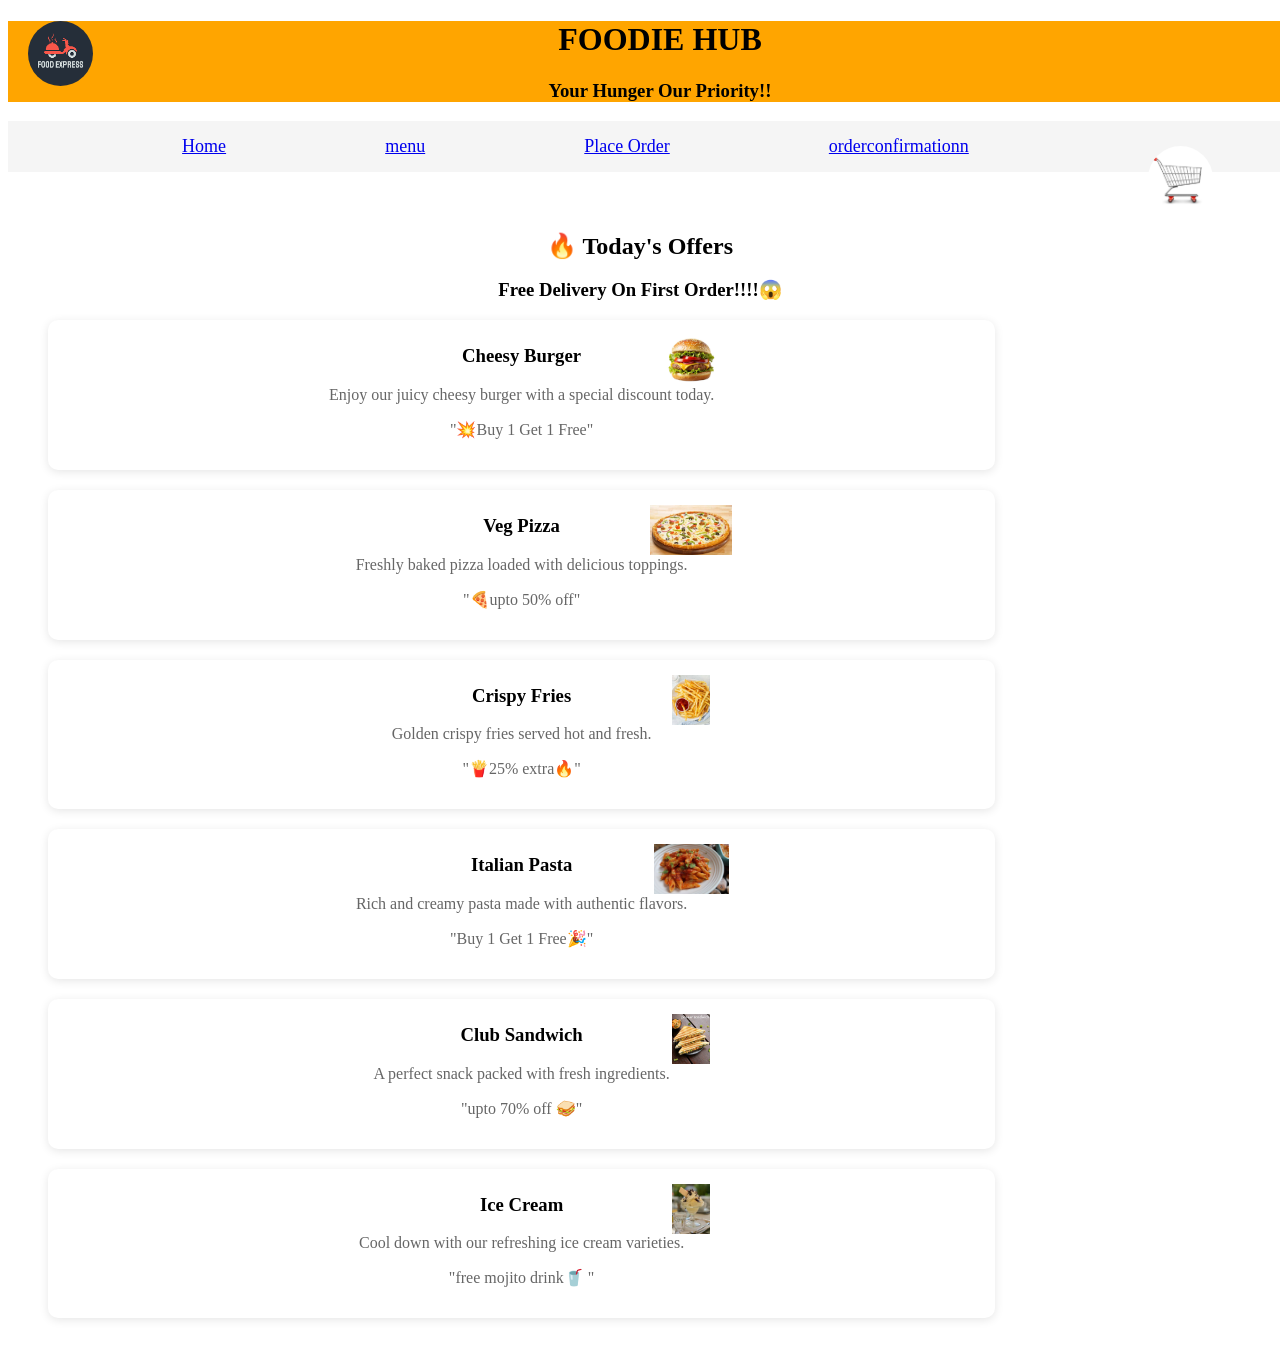
==== index.html @ 1bfde8ee "Add files via upload" ====
<!DOCTYPE html>
<html lang="en">
<head>
     
     <link rel ="stylesheet" href="new.css">
</head>
</head>
<body>
    <div= class="logo">
            <img src="changedlogo.png" alt="logo" width="65" height="65">
        </div>
     
        <div class="super">
    <h1>FOODIE HUB</h1>
    <h3>Your Hunger Our Priority!!</h3>
         
        </div>
    </div>
    <div class="nav-links">
        <a href="Home.html">Home</a>
        <a href="menu.html">menu</a>
        <a href="placeorder.html">Place Order</a>
        <a href="Orderconfirmation.html">orderconfirmationn</a>
        <div= class  ="chi">
            <img src="troll.jpeg" alt="chii" width="65" height="65">

        </div>
    </div>
    <section class="offers">
    <h2>🔥 Today's Offers</h2>
    <h3>     Free Delivery On First Order!!!!😱</h3>

    <div class="offer-grid">

        <div class="offer-card">
            <img src="burger.jpeg" alt="Burger">
            <h3>Cheesy Burger</h3>
            <p>Enjoy our juicy cheesy burger with a special discount today.</p>
            <p>"💥Buy 1 Get 1 Free"</p>
        </div>

        <div class="offer-card">
            <img src="pizza.jpeg" alt="Pizza">
            <h3>Veg Pizza</h3>
            <p>Freshly baked pizza loaded with delicious toppings.</p>
            <p>"🍕upto 50% off"</p>
        </div>

        <div class="offer-card">
            <img src="fries.jpeg" alt="Fries">
            <h3>Crispy Fries</h3>
            <p>Golden crispy fries served hot and fresh.</p>
            <p>"🍟25% extra🔥"</p>
        </div>

        <div class="offer-card">
            <img src="pasta.jpeg" alt="Pasta">
            <h3>Italian Pasta</h3>
            <p>Rich and creamy pasta made with authentic flavors.</p>
            <p>"Buy 1 Get 1 Free🎉"</p>
        </div>

        <div class="offer-card">
            <img src="sandwich.jpeg" alt="Sandwich">
            <h3>Club Sandwich</h3>
            <p>A perfect snack packed with fresh ingredients.</p>
            <p>"upto 70% off 🥪"</p>
        </div>

        <div class="offer-card">
            <img src="iccrm.jpeg" alt="Ice Cream">
            <h3>Ice Cream</h3>
            <p>Cool down with our refreshing ice cream varieties.</p>
            <p>"free mojito drink🥤 "</p>
        </div>

    </div>
</section>
   
</body>
</html>
---- new.css ----
.container h1{
    padding: 0px 20px;;
}
 

.logo img{
    position: absolute;
    border-top-left-radius: 15px;
    display: flex;
    align-items: center;
    border-radius: 80%;
    padding:0px 20px;
}
.super{
    
    background-color:orange;
    text-align: center;
    width: 100%;
    padding:0px 20px;
}
.nav-links{
    background-color: whitesmoke;
    display:flex;
    justify-content: space-evenly;
    align-items: center;
    width: 100%;
    padding: 15px 15px;
    font-size: 18px;

}
.trolley{
    position: relative;
    display: flex;
    width: 80%;
    align-items: center;
    padding-bottom: 10px;
    border-radius: 5%;
    padding:0px 20px;
    margin-top: -5px;

}

.offers{
    padding: 40px;
    text-align: center;
}

.offer-grid{
    width: 80%;

    display: grid;
    grid-template-columns: repeat(3fr 3fr 3fr);
    grid-row: auto;
    gap: 20px;
    margin-left: 0;
    margin: right 100px;
}

.offer-card{
    background-color: white;
    
    border-radius: 10px;
    padding: 15px;
    box-shadow: 0 2px 10px rgba(0,0,0,0.1);
    border 1px solid #ddd;
    padding 10px;
    text-align: center;
    
}

.offer-card img{
    width: 95%;
    height: 50px;
    object-fit: contain;
    border-radius: 10px;
    justify-content: start;
    display: block;
    margin-left: 0;
    margin-right: 0;
    
}

.offer-card h3{
    margin-top: 10px;
}

.offer-card p{
    color: #666;
}
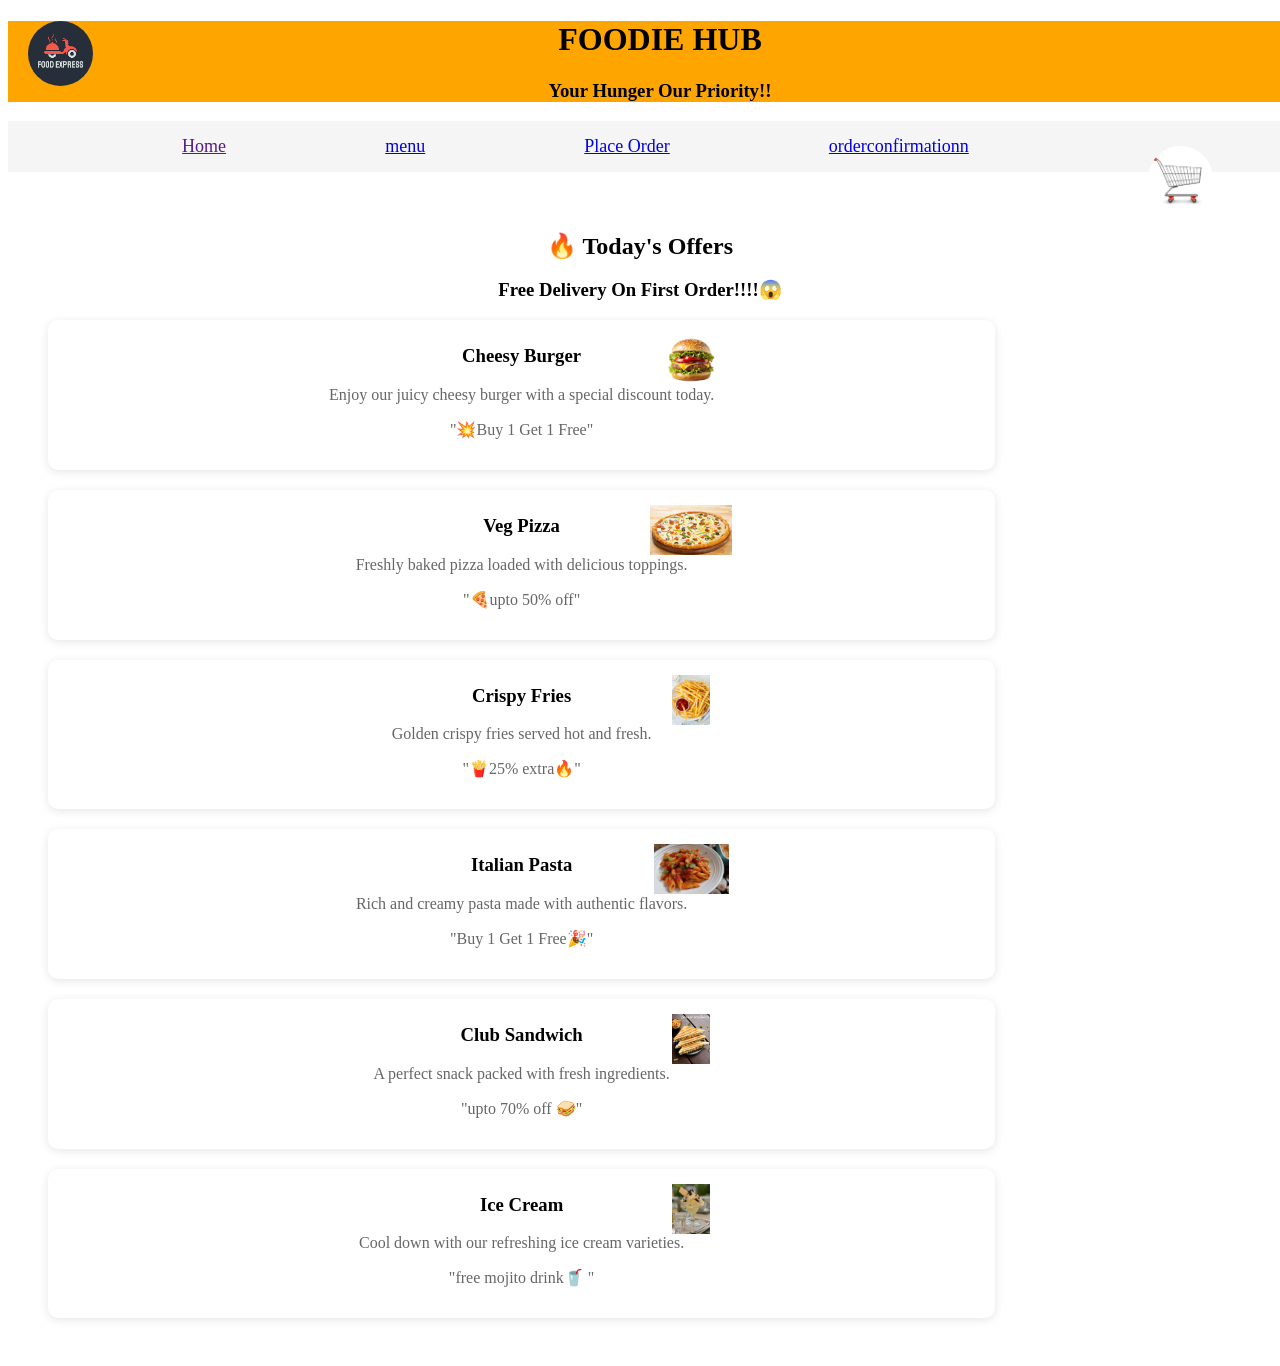
==== commit e48295b6: "Add files via upload" ====
--- a/index.html
+++ b/index.html
@@ -17,7 +17,7 @@
         </div>
     </div>
     <div class="nav-links">
-        <a href="Home.html">Home</a>
+        <a href="">Home</a>
         <a href="menu.html">menu</a>
         <a href="placeorder.html">Place Order</a>
         <a href="Orderconfirmation.html">orderconfirmationn</a>
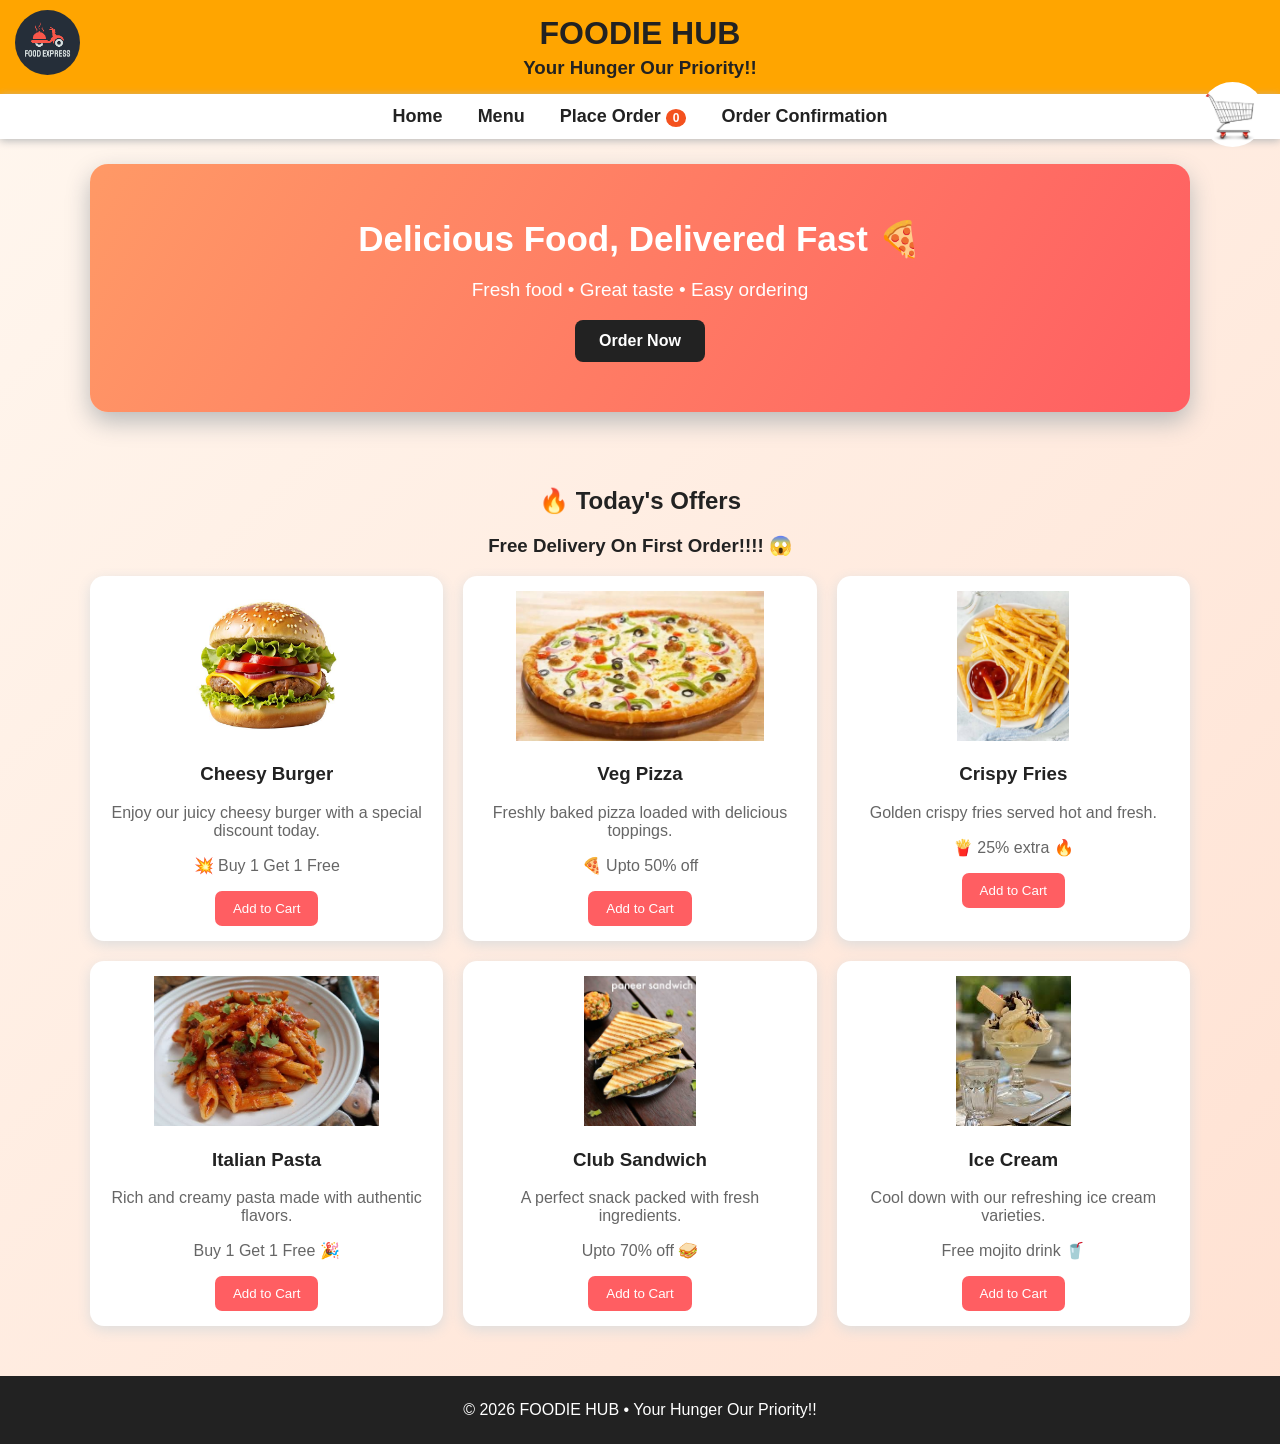
==== commit b8bc05e0: "Add files via upload" ====
--- a/index.html
+++ b/index.html
@@ -1,81 +1,242 @@
 <!DOCTYPE html>
 <html lang="en">
+
 <head>
-     
-     <link rel ="stylesheet" href="new.css">
+    <meta charset="UTF-8">
+    <meta name="viewport" content="width=device-width, initial-scale=1.0">
+
+    <title>FOODIE HUB</title>
+
+    <link rel="stylesheet" href="new.css">
 </head>
-</head>
+
 <body>
-    <div= class="logo">
-            <img src="changedlogo.png" alt="logo" width="65" height="65">
-        </div>
-     
-        <div class="super">
-    <h1>FOODIE HUB</h1>
-    <h3>Your Hunger Our Priority!!</h3>
-         
-        </div>
-    </div>
-    <div class="nav-links">
-        <a href="">Home</a>
-        <a href="menu.html">menu</a>
-        <a href="placeorder.html">Place Order</a>
-        <a href="Orderconfirmation.html">orderconfirmationn</a>
-        <div= class  ="chi">
-            <img src="troll.jpeg" alt="chii" width="65" height="65">
-
-        </div>
-    </div>
-    <section class="offers">
+
+<header>
+
+    <div class="logo">
+        <img src="changedlogonew.png" alt="Foodie Hub Logo">
+    </div>
+
+    <div class="super">
+        <h1>FOODIE HUB</h1>
+        <h3>Your Hunger Our Priority!!</h3>
+    </div>
+
+</header>
+
+
+<!-- Navigation -->
+
+<div class="nav-links">
+
+    <a href="index.html">Home</a>
+
+    <a href="menu.html">Menu</a>
+
+    <a href="placeorder.html">
+        Place Order
+        <span class="cart-count" id="cartCount">0</span>
+    </a>
+
+    <a href="Orderconfirmation.html">
+        Order Confirmation
+    </a>
+
+    <div class="chi">
+        <img src="trollnew.jpeg" alt="Food">
+    </div>
+
+</div>
+
+
+<!-- Hero Section -->
+
+<section class="hero">
+
+    <div>
+
+        <h2>Delicious Food, Delivered Fast 🍕</h2>
+
+        <p>
+            Fresh food • Great taste • Easy ordering
+        </p>
+
+        <a class="main-btn" href="menu.html">
+            Order Now
+        </a>
+
+    </div>
+
+</section>
+
+
+<!-- Offers -->
+
+<section class="offers">
+
     <h2>🔥 Today's Offers</h2>
-    <h3>     Free Delivery On First Order!!!!😱</h3>
+
+    <h3>
+        Free Delivery On First Order!!!! 😱
+    </h3>
+
 
     <div class="offer-grid">
 
-        <div class="offer-card">
-            <img src="burger.jpeg" alt="Burger">
+
+        <!-- Burger -->
+
+        <div class="offer-card">
+
+            <img src="burgernew.jpeg" alt="Burger">
+
             <h3>Cheesy Burger</h3>
-            <p>Enjoy our juicy cheesy burger with a special discount today.</p>
-            <p>"💥Buy 1 Get 1 Free"</p>
-        </div>
-
-        <div class="offer-card">
-            <img src="pizza.jpeg" alt="Pizza">
+
+            <p>
+                Enjoy our juicy cheesy burger with a special discount today.
+            </p>
+
+            <p>
+                💥 Buy 1 Get 1 Free
+            </p>
+
+            <button onclick="addToCart('Burger',120)">
+                Add to Cart
+            </button>
+
+        </div>
+
+
+        <!-- Pizza -->
+
+        <div class="offer-card">
+
+            <img src="pizzanew.jpeg" alt="Pizza">
+
             <h3>Veg Pizza</h3>
-            <p>Freshly baked pizza loaded with delicious toppings.</p>
-            <p>"🍕upto 50% off"</p>
-        </div>
-
-        <div class="offer-card">
-            <img src="fries.jpeg" alt="Fries">
+
+            <p>
+                Freshly baked pizza loaded with delicious toppings.
+            </p>
+
+            <p>
+                🍕 Upto 50% off
+            </p>
+
+            <button onclick="addToCart('Pizza',250)">
+                Add to Cart
+            </button>
+
+        </div>
+
+
+        <!-- Fries -->
+
+        <div class="offer-card">
+
+            <img src="friesnew.jpeg" alt="Fries">
+
             <h3>Crispy Fries</h3>
-            <p>Golden crispy fries served hot and fresh.</p>
-            <p>"🍟25% extra🔥"</p>
-        </div>
-
-        <div class="offer-card">
-            <img src="pasta.jpeg" alt="Pasta">
+
+            <p>
+                Golden crispy fries served hot and fresh.
+            </p>
+
+            <p>
+                🍟 25% extra 🔥
+            </p>
+
+            <button onclick="addToCart('French Fries',90)">
+                Add to Cart
+            </button>
+
+        </div>
+
+
+        <!-- Pasta -->
+
+        <div class="offer-card">
+
+            <img src="pastanew.jpeg" alt="Pasta">
+
             <h3>Italian Pasta</h3>
-            <p>Rich and creamy pasta made with authentic flavors.</p>
-            <p>"Buy 1 Get 1 Free🎉"</p>
-        </div>
-
-        <div class="offer-card">
-            <img src="sandwich.jpeg" alt="Sandwich">
+
+            <p>
+                Rich and creamy pasta made with authentic flavors.
+            </p>
+
+            <p>
+                Buy 1 Get 1 Free 🎉
+            </p>
+
+            <button onclick="addToCart('Pasta',180)">
+                Add to Cart
+            </button>
+
+        </div>
+
+
+        <!-- Sandwich -->
+
+        <div class="offer-card">
+
+            <img src="sandwichnew.jpeg" alt="Sandwich">
+
             <h3>Club Sandwich</h3>
-            <p>A perfect snack packed with fresh ingredients.</p>
-            <p>"upto 70% off 🥪"</p>
-        </div>
-
-        <div class="offer-card">
-            <img src="iccrm.jpeg" alt="Ice Cream">
+
+            <p>
+                A perfect snack packed with fresh ingredients.
+            </p>
+
+            <p>
+                Upto 70% off 🥪
+            </p>
+
+            <button onclick="addToCart('Sandwich',110)">
+                Add to Cart
+            </button>
+
+        </div>
+
+
+        <!-- Ice Cream -->
+
+        <div class="offer-card">
+
+            <img src="iccrmnew.jpeg" alt="Ice Cream">
+
             <h3>Ice Cream</h3>
-            <p>Cool down with our refreshing ice cream varieties.</p>
-            <p>"free mojito drink🥤 "</p>
-        </div>
-
-    </div>
+
+            <p>
+                Cool down with our refreshing ice cream varieties.
+            </p>
+
+            <p>
+                Free mojito drink 🥤
+            </p>
+
+            <button onclick="addToCart('Ice Cream',80)">
+                Add to Cart
+            </button>
+
+        </div>
+
+    </div>
+
 </section>
-   
+
+
+<footer>
+
+    © 2026 FOODIE HUB
+    • Your Hunger Our Priority!!
+
+</footer>
+
+
+<script src="script.js"></script>
+
 </body>
+
 </html>
--- a/new.css
+++ b/new.css
@@ -1,90 +1,443 @@
- 
-.container h1{
-    padding: 0px 20px;;
-}
- 
-
-.logo img{
+* {
+    box-sizing: border-box;
+}
+
+
+body {
+
+    margin: 0;
+
+    font-family: Arial, sans-serif;
+
+    background:
+        linear-gradient(
+            135deg,
+            #fff7ef,
+            #ffe1d2
+        );
+
+    color: #222;
+
+}
+
+
+
+/* LOGO */
+
+.logo img {
+
     position: absolute;
-    border-top-left-radius: 15px;
+
+    left: 15px;
+
+    top: 10px;
+
+    width: 65px;
+
+    height: 65px;
+
+    border-radius: 50%;
+
+    object-fit: cover;
+
+}
+
+
+
+/* HEADER */
+
+.super {
+
+    background-color: orange;
+
+    text-align: center;
+
+    width: 100%;
+
+    padding: 10px 20px;
+
+}
+
+
+.super h1 {
+
+    margin: 5px;
+
+}
+
+
+.super h3 {
+
+    margin: 5px;
+
+}
+
+
+
+/* NAVIGATION */
+
+.nav-links {
+
+    background: white;
+
     display: flex;
+
+    justify-content: center;
+
     align-items: center;
-    border-radius: 80%;
-    padding:0px 20px;
-}
-.super{
-    
-    background-color:orange;
+
+    gap: 35px;
+
+    width: 100%;
+
+    padding: 12px 15px;
+
+    font-size: 18px;
+
+    box-shadow:
+        0 2px 8px #bbb;
+
+    position: sticky;
+
+    top: 0;
+
+    z-index: 5;
+
+}
+
+
+.nav-links a {
+
+    text-decoration: none;
+
+    color: #222;
+
+    font-weight: bold;
+
+}
+
+
+.nav-links a:hover {
+
+    color: #f4511e;
+
+}
+
+
+
+/* CART NUMBER */
+
+.cart-count {
+
+    background: #f4511e;
+
+    color: white;
+
+    border-radius: 50%;
+
+    padding: 2px 7px;
+
+    font-size: 12px;
+
+}
+
+
+
+/* RIGHT IMAGE */
+
+.chi {
+
+    position: absolute;
+
+    right: 15px;
+
+}
+
+
+.chi img {
+
+    width: 65px;
+
+    height: 65px;
+
+    border-radius: 50%;
+
+    object-fit: cover;
+
+}
+
+
+
+/* HERO */
+
+.hero {
+
+    margin: 25px auto;
+
+    width: 90%;
+
+    max-width: 1100px;
+
+    border-radius: 18px;
+
+    padding: 50px 30px;
+
     text-align: center;
+
+    background:
+        linear-gradient(
+            120deg,
+            #ff9966,
+            #ff5e62
+        );
+
+    color: white;
+
+    box-shadow:
+        0 10px 25px #bbb;
+
+}
+
+
+.hero h2 {
+
+    font-size: 35px;
+
+    margin: 5px;
+
+}
+
+
+.hero p {
+
+    font-size: 19px;
+
+}
+
+
+
+/* BUTTON */
+
+.main-btn {
+
+    display: inline-block;
+
+    background: #222;
+
+    color: white;
+
+    padding: 12px 24px;
+
+    border-radius: 8px;
+
+    text-decoration: none;
+
+    font-weight: bold;
+
+}
+
+
+
+/* OFFERS */
+
+.offers {
+
+    padding: 30px 5%;
+
+    text-align: center;
+
+}
+
+
+.offer-grid {
+
+    max-width: 1100px;
+
+    margin: auto;
+
+    display: grid;
+
+    grid-template-columns:
+        repeat(3, 1fr);
+
+    gap: 20px;
+
+}
+
+
+.offer-card {
+
+    background: white;
+
+    border-radius: 14px;
+
+    padding: 15px;
+
+    box-shadow:
+        0 4px 14px #ddd;
+
+    transition: 0.2s;
+
+}
+
+
+.offer-card:hover {
+
+    transform:
+        translateY(-5px);
+
+}
+
+
+.offer-card img {
+
     width: 100%;
-    padding:0px 20px;
-}
-.nav-links{
-    background-color: whitesmoke;
-    display:flex;
-    justify-content: space-evenly;
-    align-items: center;
-    width: 100%;
-    padding: 15px 15px;
-    font-size: 18px;
-
-}
-.trolley{
-    position: relative;
-    display: flex;
-    width: 80%;
-    align-items: center;
-    padding-bottom: 10px;
-    border-radius: 5%;
-    padding:0px 20px;
-    margin-top: -5px;
-
-}
-
-.offers{
-    padding: 40px;
+
+    height: 150px;
+
+    object-fit: contain;
+
+    border-radius: 10px;
+
+}
+
+
+.offer-card p {
+
+    color: #666;
+
+}
+
+
+.offer-card button {
+
+    border: 0;
+
+    cursor: pointer;
+
+    background: #ff5e62;
+
+    color: white;
+
+    padding: 10px 18px;
+
+    border-radius: 7px;
+
+}
+
+
+.offer-card button:hover {
+
+    background: #e14b50;
+
+}
+
+
+
+/* FOOTER */
+
+footer {
+
     text-align: center;
-}
-
-.offer-grid{
-    width: 80%;
-
-    display: grid;
-    grid-template-columns: repeat(3fr 3fr 3fr);
-    grid-row: auto;
-    gap: 20px;
-    margin-left: 0;
-    margin: right 100px;
-}
-
-.offer-card{
-    background-color: white;
-    
-    border-radius: 10px;
-    padding: 15px;
-    box-shadow: 0 2px 10px rgba(0,0,0,0.1);
-    border 1px solid #ddd;
-    padding 10px;
-    text-align: center;
-    
-}
-
-.offer-card img{
-    width: 95%;
-    height: 50px;
-    object-fit: contain;
-    border-radius: 10px;
-    justify-content: start;
-    display: block;
-    margin-left: 0;
-    margin-right: 0;
-    
-}
-
-.offer-card h3{
-    margin-top: 10px;
-}
-
-.offer-card p{
-    color: #666;
+
+    padding: 25px;
+
+    background: #222;
+
+    color: white;
+
+    margin-top: 20px;
+
+}
+
+
+
+/* TOAST */
+
+#toast {
+
+    position: fixed;
+
+    bottom: 25px;
+
+    right: 25px;
+
+    background: #222;
+
+    color: white;
+
+    padding: 13px 20px;
+
+    border-radius: 8px;
+
+    opacity: 0;
+
+    transform:
+        translateY(15px);
+
+    transition: 0.3s;
+
+    z-index: 99;
+
+}
+
+
+#toast.show {
+
+    opacity: 1;
+
+    transform:
+        translateY(0);
+
+}
+
+
+
+/* RESPONSIVE */
+
+@media (max-width: 750px) {
+
+    .offer-grid {
+
+        grid-template-columns:
+            1fr 1fr;
+
+    }
+
+
+    .nav-links {
+
+        gap: 10px;
+
+        font-size: 13px;
+
+        flex-wrap: wrap;
+
+    }
+
+
+    .chi {
+
+        display: none;
+
+    }
+
+}
+
+
+@media (max-width: 500px) {
+
+    .offer-grid {
+
+        grid-template-columns: 1fr;
+
+    }
+
+
+    .hero h2 {
+
+        font-size: 25px;
+
+    }
+
 }
